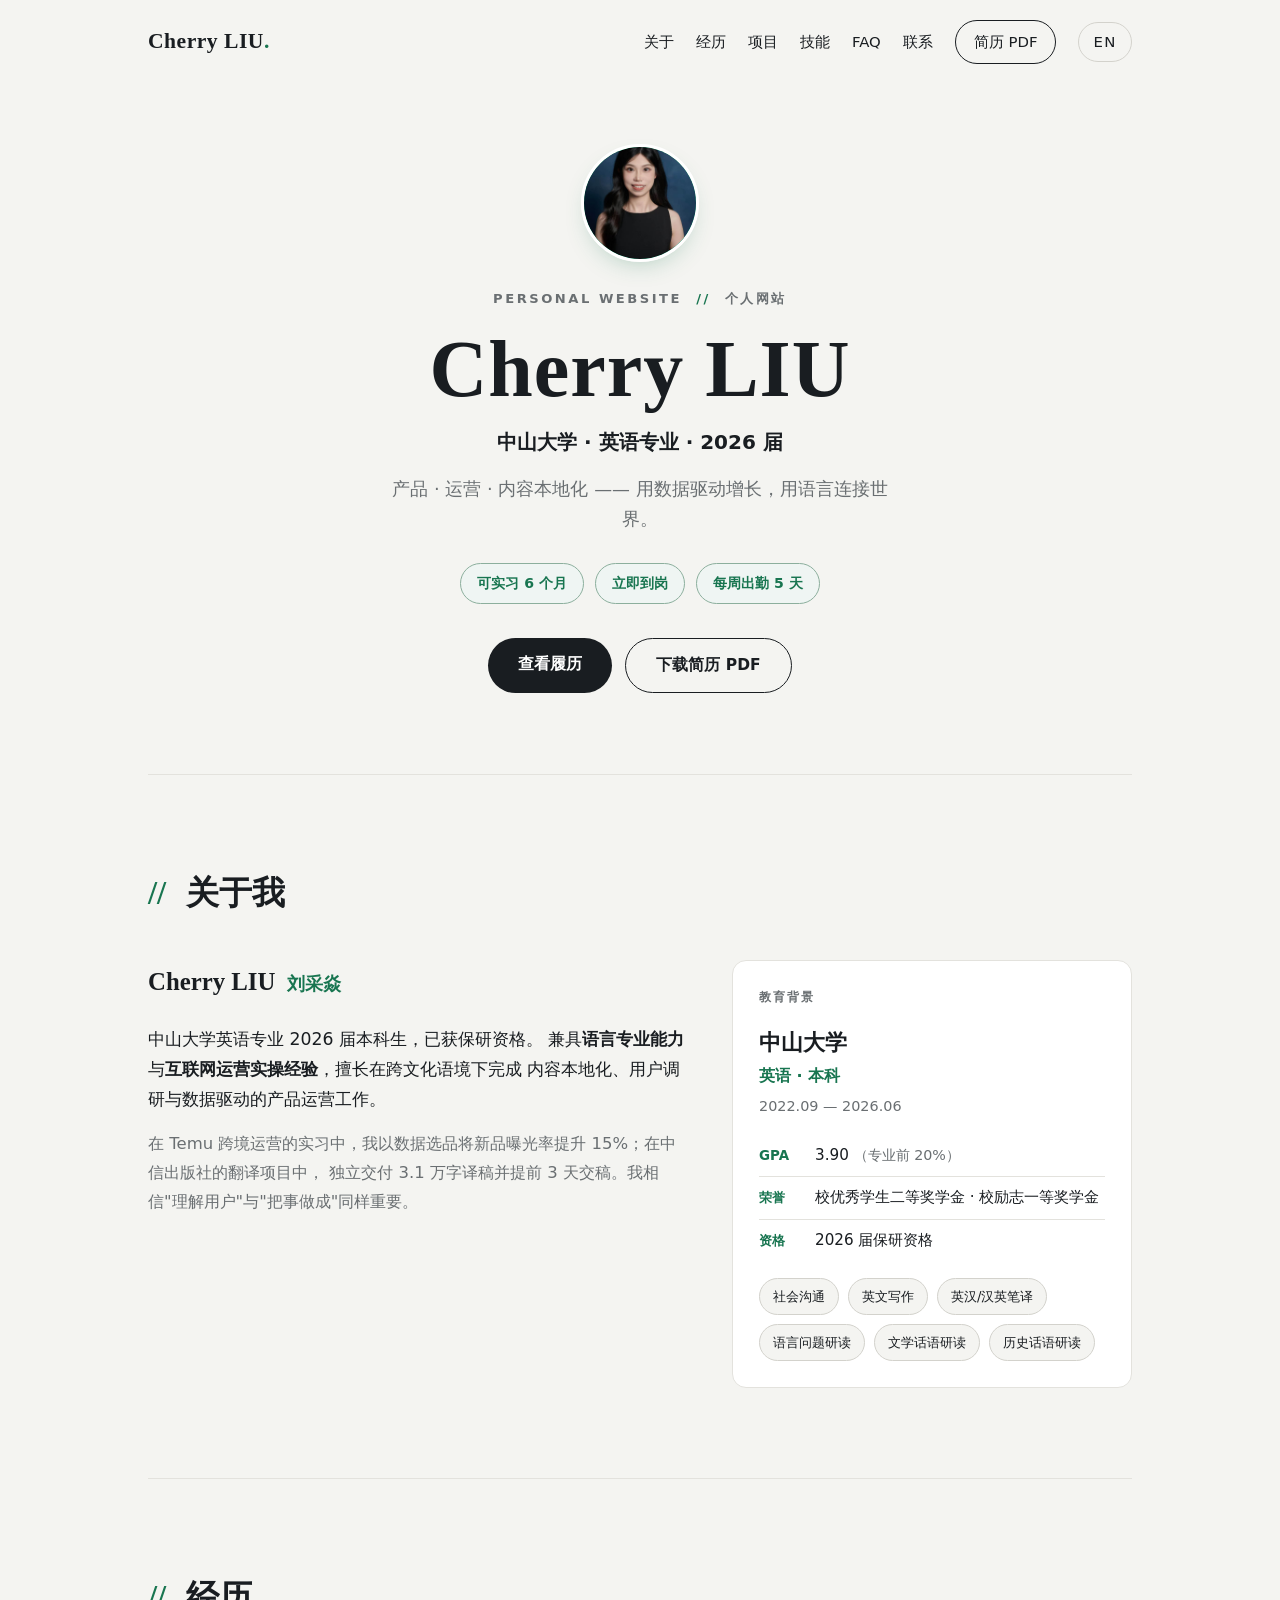
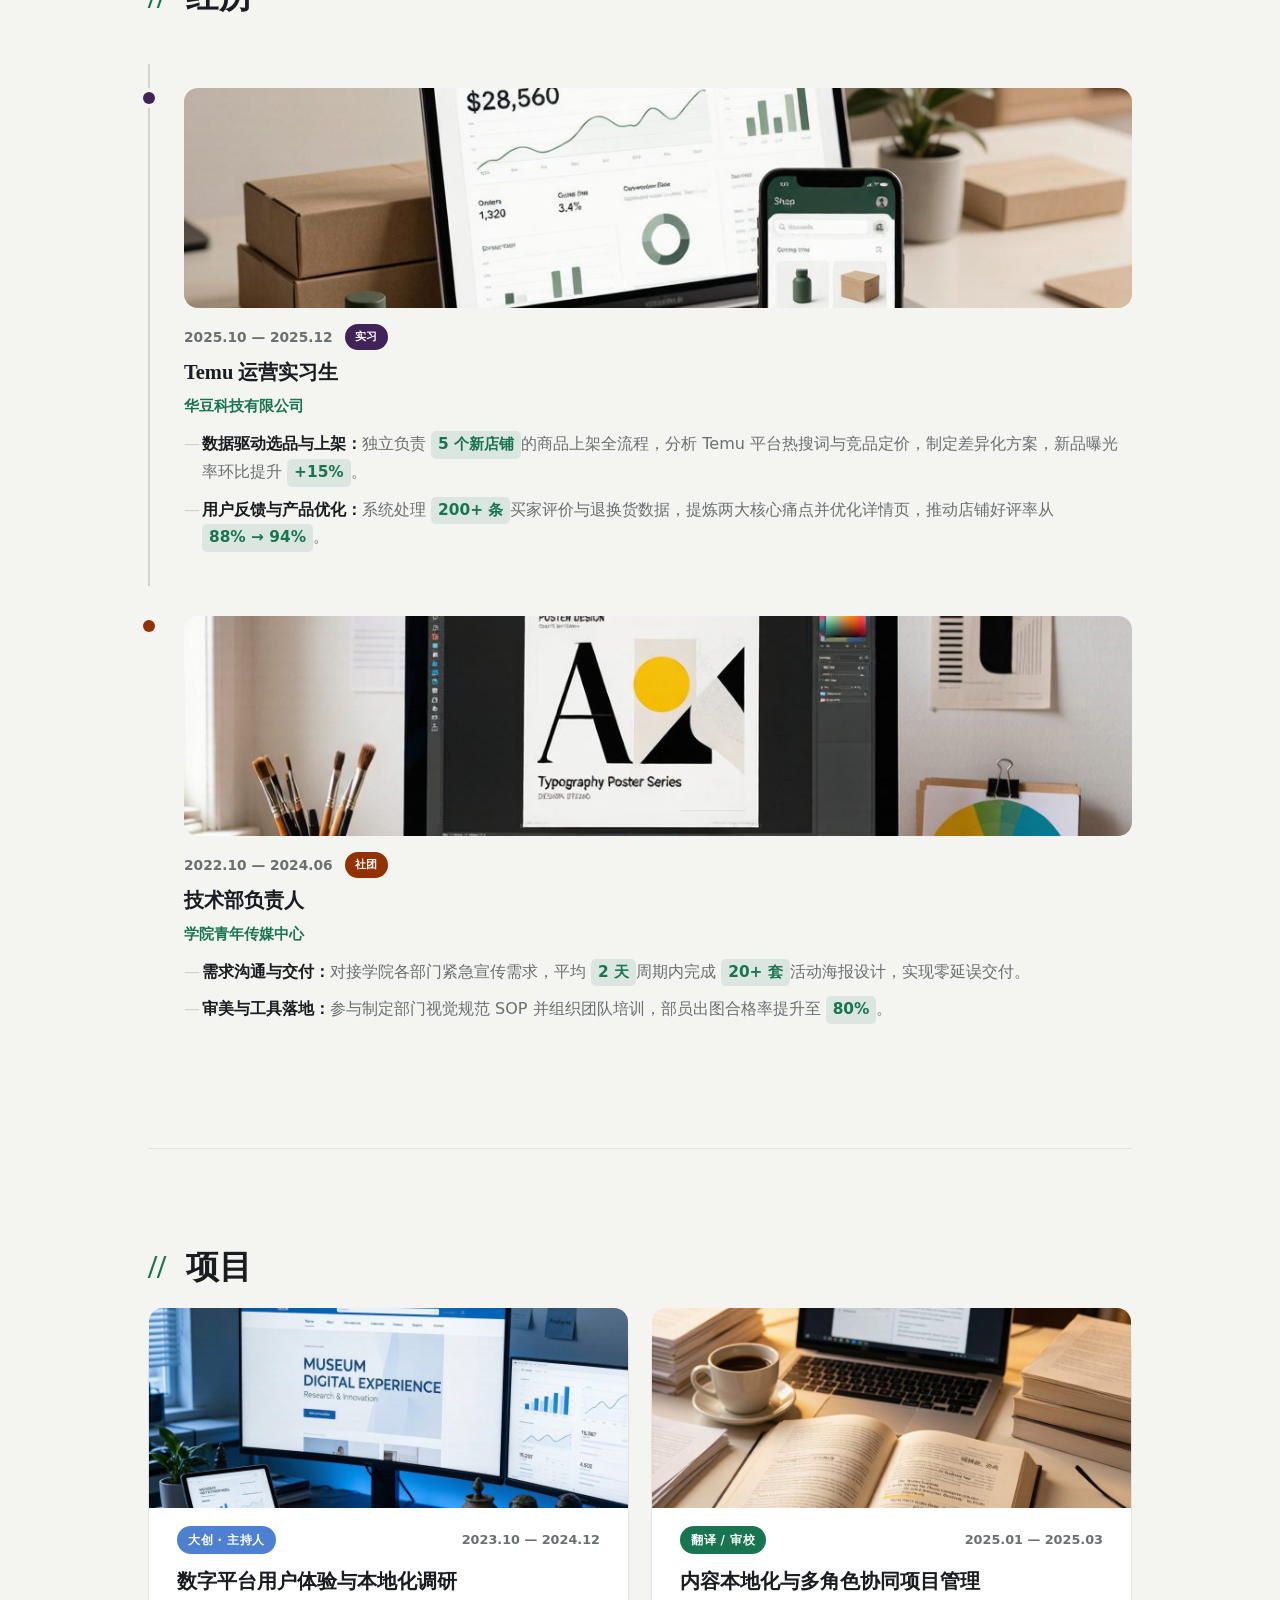
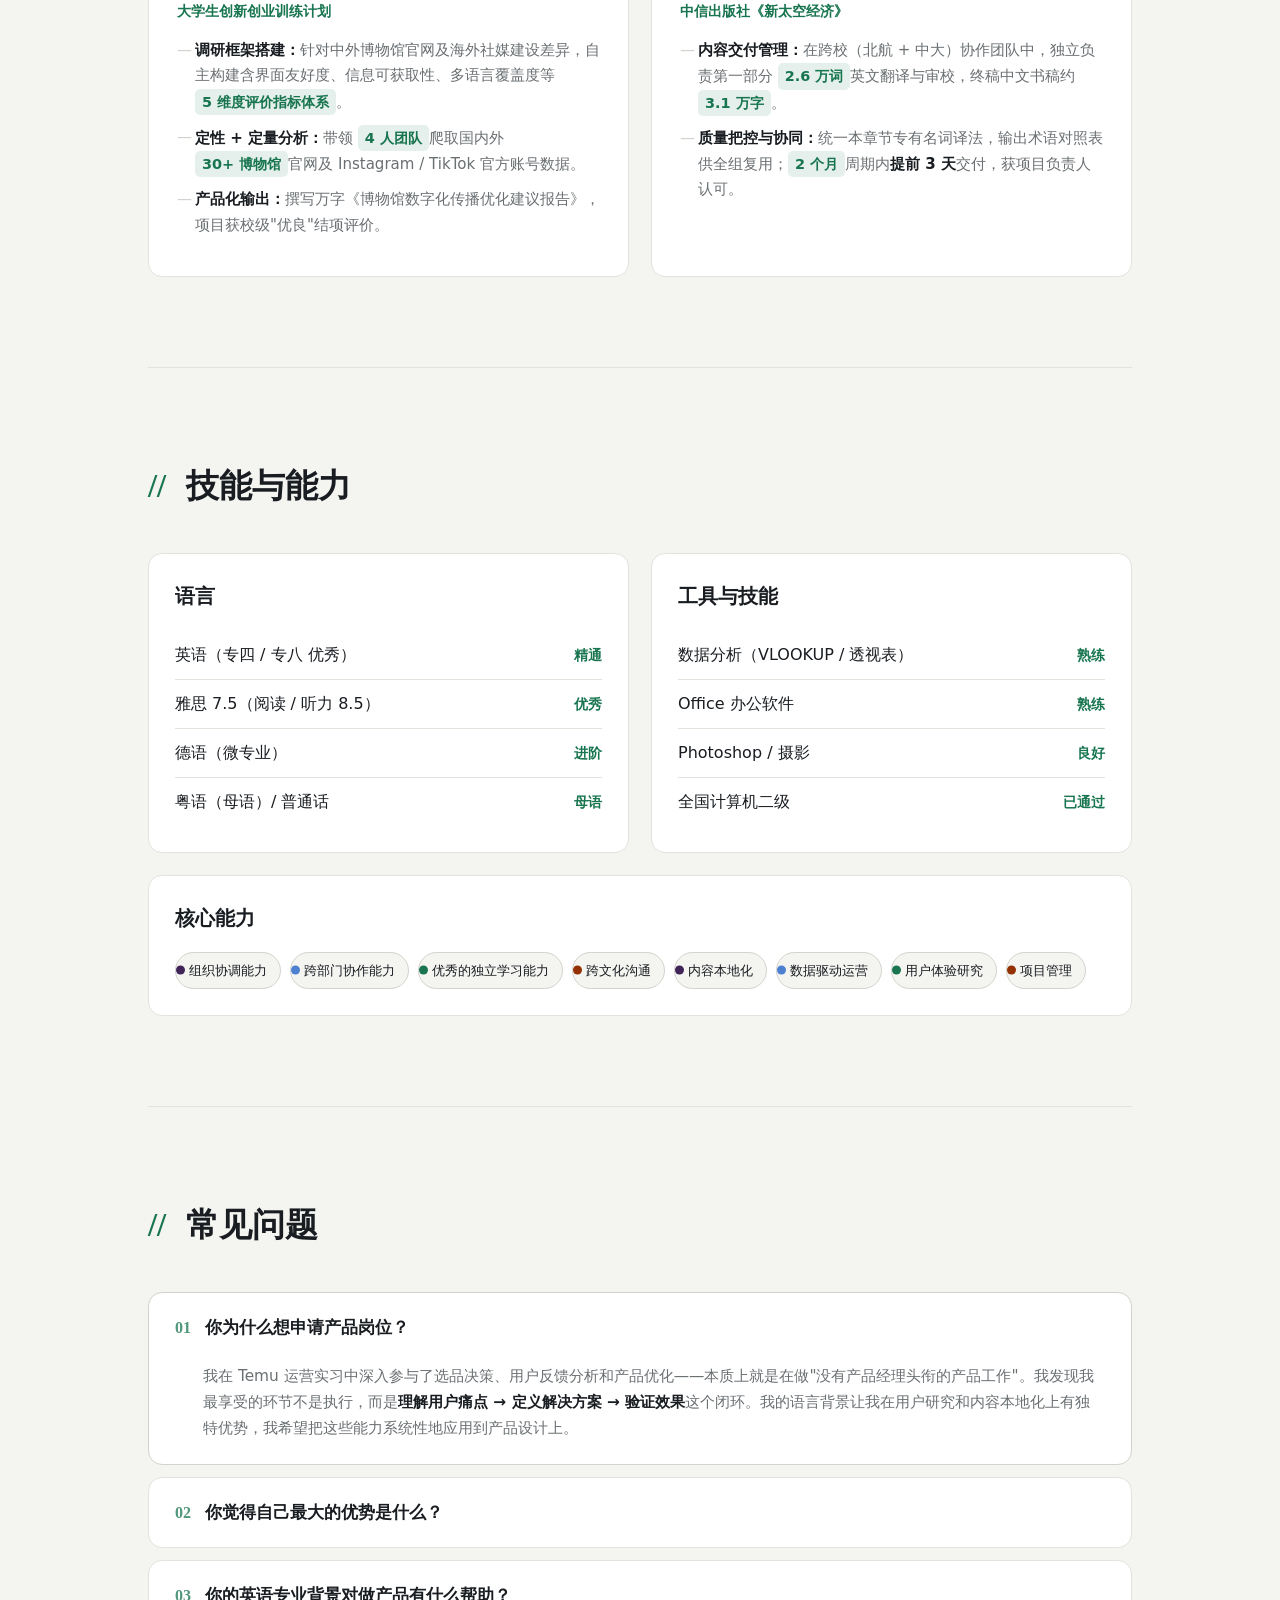
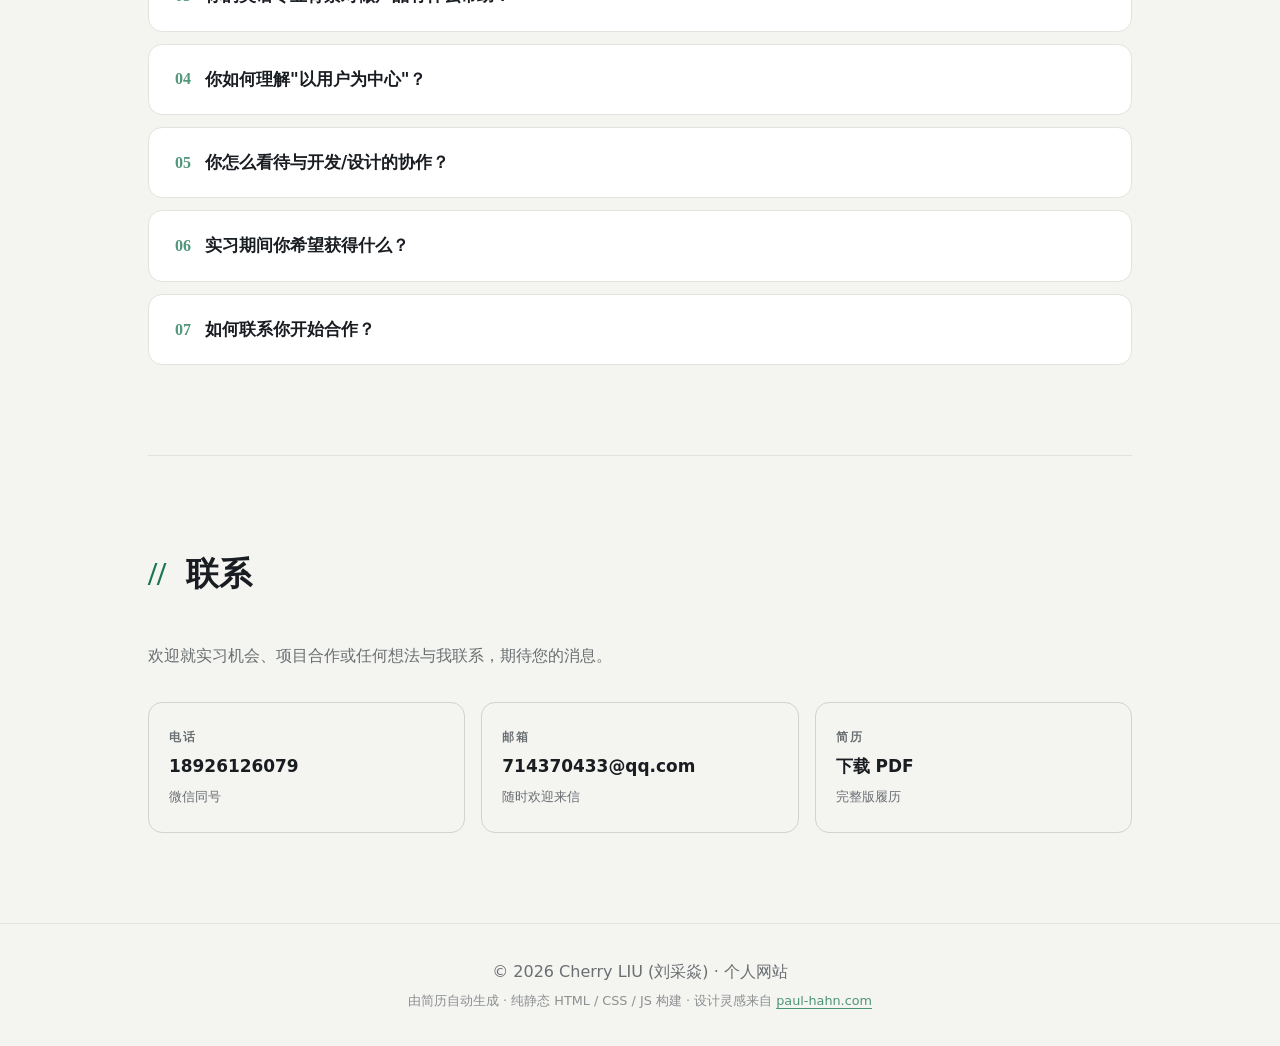
==== index.html @ 5e52e1e7 "feat: 导入扁平版个人网站(16个根目录文件，修复GitHub Pages路径问题)" ====
<!DOCTYPE html>
<html lang="zh-CN">
<head>
  <meta charset="UTF-8" />
  <meta name="viewport" content="width=device-width, initial-scale=1.0" />
  <meta name="description" content="Cherry LIU (刘采焱) — 中山大学英语专业 2026 届，产品 / 运营 / 内容营销方向。可实习 6 个月，立即到岗。" />
  <title>Cherry LIU · 个人网站</title>
  <link rel="preconnect" href="https://fonts.googleapis.com" />
  <link rel="stylesheet" href="style.css" />
  <link rel="icon" href="data:image/svg+xml,<svg xmlns='http://www.w3.org/2000/svg' viewBox='0 0 100 100'><text y='.9em' font-size='90' font-family='serif'>C</text></svg>" />
</head>
<body>
  <!-- 导航 -->
  <header class="nav" id="nav">
    <div class="nav__inner">
      <a href="#home" class="nav__logo">Cherry LIU<span>.</span></a>
      <button class="nav__toggle" id="navToggle" aria-label="打开菜单">
        <span></span><span></span><span></span>
      </button>
      <nav class="nav__links" id="navLinks">
        <a href="#about">关于</a>
        <a href="#experience">经历</a>
        <a href="#projects">项目</a>
        <a href="#skills">技能</a>
        <a href="#faq">FAQ</a>
        <a href="#contact">联系</a>
        <a href="resume.pdf" class="nav__cta" download>简历 PDF</a>
        <a href="index-en.html" class="nav__lang">EN</a>
      </nav>
    </div>
  </header>

  <!-- Hero -->
  <section class="hero" id="home">
    <div class="container hero__inner reveal">
      <!-- 头像轮播（视觉中心，不占过多画幅） -->
      <div class="hero__avatar" id="avatarCarousel">
        <div class="carousel__track">
          <img src="avatar-01.jpg" alt="Cherry LIU 头像 1" class="carousel__slide active" />
          <img src="avatar-02.jpg" alt="Cherry LIU 头像 2" class="carousel__slide" />
          <img src="avatar-03.jpg" alt="Cherry LIU 头像 3" class="carousel__slide" />
          <img src="avatar-04.jpg" alt="Cherry LIU 头像 4" class="carousel__slide" />
        </div>
        <div class="carousel__dots" aria-hidden="true">
          <span class="dot active"></span><span></span><span></span><span></span>
        </div>
        <div class="hero__avatar-fallback" aria-hidden="true">CL</div>
      </div>

      <p class="hero__eyebrow">PERSONAL WEBSITE <span>&nbsp;//&nbsp;</span> 个人网站</p>
      <h1 class="hero__name">Cherry LIU</h1>
      <p class="hero__role">中山大学 · 英语专业 · 2026 届</p>
      <p class="hero__lead">
        产品 · 运营 · 内容本地化 —— 用数据驱动增长，用语言连接世界。
      </p>
      <div class="hero__badges">
        <span class="status status--green">可实习 6 个月</span>
        <span class="status status--green">立即到岗</span>
        <span class="status status--green">每周出勤 5 天</span>
      </div>
      <div class="hero__actions">
        <a href="#about" class="btn btn--solid">查看履历</a>
        <a href="resume.pdf" class="btn btn--line" download>下载简历 PDF</a>
      </div>
    </div>
  </section>

  <main class="container">
    <!-- 关于 -->
    <section class="block" id="about">
      <p class="kicker"><span class="kicker__slash">//</span> 关于我</p>
      <div class="about">
        <div class="about__intro reveal">
          <div class="about__names">
            <span class="en">Cherry LIU</span><span class="cn">刘采焱</span>
          </div>
          <p class="lead">
            中山大学英语专业 2026 届本科生，已获保研资格。
            兼具<strong>语言专业能力</strong>与<strong>互联网运营实操经验</strong>，擅长在跨文化语境下完成
            内容本地化、用户调研与数据驱动的产品运营工作。
          </p>
          <p>
            在 Temu 跨境运营的实习中，我以数据选品将新品曝光率提升 15%；在中信出版社的翻译项目中，
            独立交付 3.1 万字译稿并提前 3 天交稿。我相信"理解用户"与"把事做成"同样重要。
          </p>
        </div>
        <aside class="edu reveal">
          <p class="edu__label">教育背景</p>
          <p class="edu__school">中山大学</p>
          <p class="edu__major">英语 · 本科</p>
          <p class="edu__date">2022.09 — 2026.06</p>
          <ul class="edu__facts">
            <li><span class="k">GPA</span><span class="v">3.90 <em>（专业前 20%）</em></span></li>
            <li><span class="k">荣誉</span><span class="v">校优秀学生二等奖学金 · 校励志一等奖学金</span></li>
            <li><span class="k">资格</span><span class="v">2026 届保研资格</span></li>
          </ul>
          <div class="tags">
            <span>社会沟通</span><span>英文写作</span><span>英汉/汉英笔译</span>
            <span>语言问题研读</span><span>文学话语研读</span><span>历史话语研读</span>
          </div>
        </aside>
      </div>
    </section>

    <!-- 经历 -->
    <section class="block" id="experience">
      <p class="kicker"><span class="kicker__slash">//</span> 经历</p>
      <div class="timeline">
        <article class="tl reveal cat--violet">
          <div class="tl__dot" aria-hidden="true"></div>
          <div class="tl__body">
            <div class="tl__img"><img src="img-temu.jpg" alt="Temu 电商运营数据分析场景" loading="lazy" /></div>
            <div class="tl__meta">
              <span class="tl__date">2025.10 — 2025.12</span>
              <span class="tl__tag">实习</span>
            </div>
            <h3 class="tl__role">Temu 运营实习生</h3>
            <p class="tl__org">华豆科技有限公司</p>
            <ul class="tl__points">
              <li><strong>数据驱动选品与上架：</strong>独立负责 <em>5 个新店铺</em>的商品上架全流程，分析 Temu 平台热搜词与竞品定价，制定差异化方案，新品曝光率环比提升 <em>+15%</em>。</li>
              <li><strong>用户反馈与产品优化：</strong>系统处理 <em>200+ 条</em>买家评价与退换货数据，提炼两大核心痛点并优化详情页，推动店铺好评率从 <em>88% → 94%</em>。</li>
            </ul>
          </div>
        </article>

        <article class="tl reveal cat--orange">
          <div class="tl__dot" aria-hidden="true"></div>
          <div class="tl__body">
            <div class="tl__img"><img src="img-media.jpg" alt="创意设计与海报制作场景" loading="lazy" /></div>
            <div class="tl__meta">
              <span class="tl__date">2022.10 — 2024.06</span>
              <span class="tl__tag">社团</span>
            </div>
            <h3 class="tl__role">技术部负责人</h3>
            <p class="tl__org">学院青年传媒中心</p>
            <ul class="tl__points">
              <li><strong>需求沟通与交付：</strong>对接学院各部门紧急宣传需求，平均 <em>2 天</em>周期内完成 <em>20+ 套</em>活动海报设计，实现零延误交付。</li>
              <li><strong>审美与工具落地：</strong>参与制定部门视觉规范 SOP 并组织团队培训，部员出图合格率提升至 <em>80%</em>。</li>
            </ul>
          </div>
        </article>
      </div>
    </section>

    <!-- 项目 -->
    <section class="block" id="projects">
      <p class="kicker"><span class="kicker__slash">//</span> 项目</p>
      <div class="cards">
        <article class="pcard reveal cat--blue">
          <div class="pcard__img"><img src="img-museum.jpg" alt="博物馆数字平台与用户体验研究场景" loading="lazy" /></div>
          <div class="pcard__top">
            <span class="pcard__cat">大创 · 主持人</span>
            <span class="pcard__date">2023.10 — 2024.12</span>
          </div>
          <h3 class="pcard__title">数字平台用户体验与本地化调研</h3>
          <p class="pcard__org">大学生创新创业训练计划</p>
          <ul class="pcard__points">
            <li><strong>调研框架搭建：</strong>针对中外博物馆官网及海外社媒建设差异，自主构建含界面友好度、信息可获取性、多语言覆盖度等 <em>5 维度评价指标体系</em>。</li>
            <li><strong>定性 + 定量分析：</strong>带领 <em>4 人团队</em>爬取国内外 <em>30+ 博物馆</em>官网及 Instagram / TikTok 官方账号数据。</li>
            <li><strong>产品化输出：</strong>撰写万字《博物馆数字化传播优化建议报告》，项目获校级"优良"结项评价。</li>
          </ul>
        </article>

        <article class="pcard reveal cat--green">
          <div class="pcard__img"><img src="img-translation.jpg" alt="翻译与内容本地化工作场景" loading="lazy" /></div>
          <div class="pcard__top">
            <span class="pcard__cat">翻译 / 审校</span>
            <span class="pcard__date">2025.01 — 2025.03</span>
          </div>
          <h3 class="pcard__title">内容本地化与多角色协同项目管理</h3>
          <p class="pcard__org">中信出版社《新太空经济》</p>
          <ul class="pcard__points">
            <li><strong>内容交付管理：</strong>在跨校（北航 + 中大）协作团队中，独立负责第一部分 <em>2.6 万词</em>英文翻译与审校，终稿中文书稿约 <em>3.1 万字</em>。</li>
            <li><strong>质量把控与协同：</strong>统一本章节专有名词译法，输出术语对照表供全组复用；<em>2 个月</em>周期内<strong>提前 3 天</strong>交付，获项目负责人认可。</li>
          </ul>
        </article>
      </div>
    </section>

    <!-- 技能 -->
    <section class="block" id="skills">
      <p class="kicker"><span class="kicker__slash">//</span> 技能与能力</p>
      <div class="skills">
        <div class="skillcol reveal">
          <h3 class="skillcol__title">语言</h3>
          <ul class="lines">
            <li><span>英语（专四 / 专八 优秀）</span><b>精通</b></li>
            <li><span>雅思 7.5（阅读 / 听力 8.5）</span><b>优秀</b></li>
            <li><span>德语（微专业）</span><b>进阶</b></li>
            <li><span>粤语（母语）/ 普通话</span><b>母语</b></li>
          </ul>
        </div>
        <div class="skillcol reveal">
          <h3 class="skillcol__title">工具与技能</h3>
          <ul class="lines">
            <li><span>数据分析（VLOOKUP / 透视表）</span><b>熟练</b></li>
            <li><span>Office 办公软件</span><b>熟练</b></li>
            <li><span>Photoshop / 摄影</span><b>良好</b></li>
            <li><span>全国计算机二级</span><b>已通过</b></li>
          </ul>
        </div>
        <div class="skillcol skillcol--wide reveal">
          <h3 class="skillcol__title">核心能力</h3>
          <div class="tags tags--left">
            <span class="dot dot--violet">组织协调能力</span>
            <span class="dot dot--blue">跨部门协作能力</span>
            <span class="dot dot--green">优秀的独立学习能力</span>
            <span class="dot dot--orange">跨文化沟通</span>
            <span class="dot dot--violet">内容本地化</span>
            <span class="dot dot--blue">数据驱动运营</span>
            <span class="dot dot--green">用户体验研究</span>
            <span class="dot dot--orange">项目管理</span>
          </div>
        </div>
      </div>
    </section>

    <!-- FAQ -->
    <section class="block" id="faq">
      <p class="kicker"><span class="kicker__slash">//</span> 常见问题</p>
      <div class="faq-list">
        <details class="faq-item reveal" open>
          <summary class="faq-q"><span class="faq-num">01</span> 你为什么想申请产品岗位？</summary>
          <div class="faq-a">
            <p>我在 Temu 运营实习中深入参与了选品决策、用户反馈分析和产品优化——本质上就是在做"没有产品经理头衔的产品工作"。我发现我最享受的环节不是执行，而是<strong>理解用户痛点 → 定义解决方案 → 验证效果</strong>这个闭环。我的语言背景让我在用户研究和内容本地化上有独特优势，我希望把这些能力系统性地应用到产品设计上。</p>
          </div>
        </details>

        <details class="faq-item reveal">
          <summary class="faq-q"><span class="faq-num">02</span> 你觉得自己最大的优势是什么？</summary>
          <div class="faq-a">
            <p><strong>跨界融合能力</strong>——我能同时站在"语言/文化"和"数据/运营"两个视角看问题。做 Temu 选品时，我不只看数据，还会关注不同市场用户的语言习惯和文化偏好；做大创调研时，我用定性访谈 + 定量爬虫双管齐下。这种交叉视角让我在做用户研究和需求分析时能发现纯技术或纯文科背景的人容易忽略的点。</p>
          </div>
        </details>

        <details class="faq-item reveal">
          <summary class="faq-q"><span class="faq-num">03</span> 你的英语专业背景对做产品有什么帮助？</summary>
          <div class="faq-a">
            <p>三方面的实际价值：<strong>① 用户研究</strong>——我能直接阅读和撰写英文 PRD、竞品报告、用户访谈记录，无需翻译损耗；<strong>② 本地化思维</strong>——我的翻译和本地化项目经验让我天然关注"同一功能在不同文化语境下的表达差异"，这对出海产品至关重要；<strong>③ 信息处理效率</strong>——专四/专八优秀、雅思 7.5 的语言能力让我能快速消化大量英文文档和行业资料。</p>
          </div>
        </details>

        <details class="faq-item reveal">
          <summary class="faq-q"><span class="faq-num">04</span> 你如何理解"以用户为中心"？</summary>
          <div class="faq-a">
            <p>这不是一句口号，而是一套可操作的方法论。在我的实践中体现为三个步骤：<br>
            1️⃣ <strong>收集信号</strong>——Temu 实习中我系统整理了 200+ 条买家评论，而不是凭感觉判断；大创项目中我爬取了 30+ 个博物馆的数据。<br>
            2️⃣ <strong>提炼模式</strong>——从杂乱反馈中提炼出"尺码描述模糊""物流时效敏感"这类可行动的洞察。<br>
            3️⃣ <strong>验证迭代</strong>——优化详情页后好评率从 88% 提升到 94%，用数据验证假设。<br>
            我相信好的产品设计始于倾听，终于验证。</p>
          </div>
        </details>

        <details class="faq-item reveal">
          <summary class="faq-q"><span class="faq-num">05</span> 你怎么看待与开发/设计的协作？</summary>
          <div class="faq-a">
            <p>我有实际的跨角色协作经验——中信出版社翻译项目中，我在北航和中大两个团队的协作网络中担任"接口人"角色：统一术语标准、输出协作规范、管理交付时间线。这本质上就是产品经理在跨职能团队中的协调工作。我相信清晰的文档（PRD/术语表）、主动的对齐节奏和尊重每个角色的专业性是高效协作的基础。</p>
          </div>
        </details>

        <details class="faq-item reveal">
          <summary class="faq-q"><span class="faq-num">06</span> 实习期间你希望获得什么？</summary>
          <div class="faq-a">
            <p>三件事：<strong>① 深入参与一个完整的产品生命周期</strong>——从需求定义到上线迭代的全过程；<strong>② 向有经验的产品导师学习</strong>——观察他们如何做决策、权衡优先级、处理模糊性；<strong>③ 用实际产出证明自己的价值</strong>——无论是用户研究报告、竞品分析还是功能优化方案，我希望留下可衡量的贡献。我可以全职实习 6 个月，有充足的时间深度投入。</p>
          </div>
        </details>

        <details class="faq-item reveal">
          <summary class="faq-q"><span class="faq-num">07</span> 如何联系你开始合作？</summary>
          <div class="faq-a">
            <p>欢迎随时通过以下方式联系我：<br>
            📱 电话 / 微信：<strong>18926126079</strong>&nbsp;&nbsp;|&nbsp;&nbsp;✉️ 邮箱：<strong>714370433@qq.com</strong><br>
            我可以 <strong>立即到岗</strong>，可实习 <strong>6 期待您的消息！</strong></p>
          </div>
        </details>
      </div>
    </section>

    <!-- 联系 -->
    <section class="block contact" id="contact">
      <p class="kicker"><span class="kicker__slash">//</span> 联系</p>
      <p class="contact__lead">欢迎就实习机会、项目合作或任何想法与我联系，期待您的消息。</p>
      <div class="contact__cards">
        <a class="ccard" href="tel:18926126079">
          <span class="ccard__k">电话</span>
          <span class="ccard__v">18926126079</span>
          <span class="ccard__n">微信同号</span>
        </a>
        <a class="ccard" href="mailto:714370433@qq.com">
          <span class="ccard__k">邮箱</span>
          <span class="ccard__v">714370433@qq.com</span>
          <span class="ccard__n">随时欢迎来信</span>
        </a>
        <a class="ccard" href="resume.pdf" download>
          <span class="ccard__k">简历</span>
          <span class="ccard__v">下载 PDF</span>
          <span class="ccard__n">完整版履历</span>
        </a>
      </div>
    </section>
  </main>

  <footer class="footer">
    <div class="container">
      <p>© <span id="year"></span> Cherry LIU (刘采焱) · 个人网站</p>
      <p class="footer__tip">由简历自动生成 · 纯静态 HTML / CSS / JS 构建 · 设计灵感来自 <a href="https://paul-hahn.com/" target="_blank" rel="noopener">paul-hahn.com</a></p>
    </div>
  </footer>

  <script src="main.js"></script>
</body>
</html>
---- style.css ----
/* ============================================================
   Cherry LIU (刘采焱) 个人网站 — 样式表（极简清晰风，参照 paul-hahn.com）
   设计语言：中性浅背景 + 近黑文字 + 彩色分类标签点缀 + // 章节标题
   ============================================================ */

:root {
  /* 中性色 */
  --bg: #f4f4f1;
  --surface: #ffffff;
  --ink: #191d21;
  --muted: #6a6f72;
  --line: #e3e2dd;
  --line-strong: #d3d2cc;

  /* 分类强调色 */
  --c-violet: #402458;
  --c-blue:   #4d80d1;
  --c-green:  #187550;
  --c-orange: #933102;

  --accent: #187550;          /* 主强调（中大绿） */
  --radius: 14px;
  --maxw: 1040px;
  --serif: "Georgia", "Songti SC", "Noto Serif SC", "STSong", serif;
  --sans: "Inter", "PingFang SC", "Microsoft YaHei", "Hiragino Sans GB", system-ui, -apple-system, "Segoe UI", Roboto, sans-serif;
}

* { margin: 0; padding: 0; box-sizing: border-box; }
html { scroll-behavior: smooth; }
body {
  font-family: var(--sans);
  color: var(--ink);
  background: var(--bg);
  line-height: 1.75;
  -webkit-font-smoothing: antialiased;
  overflow-x: hidden;
}
a { color: inherit; text-decoration: none; }
.container { width: 100%; max-width: var(--maxw); margin: 0 auto; padding: 0 28px; }

/* ==================== 导航 ==================== */
.nav {
  position: fixed; top: 0; left: 0; right: 0; z-index: 100;
  padding: 20px 0; transition: background .3s, box-shadow .3s, padding .3s;
}
.nav.scrolled {
  background: rgba(244, 244, 241, .92);
  backdrop-filter: blur(12px);
  box-shadow: 0 1px 0 var(--line);
  padding: 14px 0;
}
.nav__inner {
  width: 100%; max-width: var(--maxw); margin: 0 auto; padding: 0 28px;
  display: flex; align-items: center; justify-content: space-between;
}
.nav__logo { font-family: var(--serif); font-size: 1.35rem; font-weight: 700; letter-spacing: .5px; }
.nav__logo span { color: var(--accent); }

.nav__links { display: flex; align-items: center; gap: 22px; }
.nav__links a { font-size: .93rem; font-weight: 500; color: var(--ink); position: relative; white-space: nowrap; }
.nav__links a:not(.nav__cta):not(.nav__lang)::after {
  content: ""; position: absolute; left: 0; bottom: -6px; height: 2px; width: 0;
  background: var(--accent); transition: width .25s ease;
}
.nav__links a:not(.nav__cta):not(.nav__lang):hover::after,
.nav__links a.active:not(.nav__cta):not(.nav__lang)::after { width: 100%; }

/* CTA 按钮 */
.nav__cta {
  border: 1.5px solid var(--ink); padding: 8px 18px; border-radius: 999px;
  font-weight: 600; font-size: .9rem; transition: background .2s, color .2s;
}
.nav__cta:hover { background: var(--ink); color: #fff; }

/* 语言切换按钮 */
.nav__lang {
  border: 1.5px solid var(--line-strong); padding: 6px 14px; border-radius: 999px;
  font-weight: 600; font-size: .82rem; letter-spacing: 1.5px; text-transform: uppercase;
  transition: border-color .2s, color .2s, background .2s;
}
.nav__lang:hover { border-color: var(--accent); color: var(--accent); background: color-mix(in srgb, var(--accent) 7%, transparent); }

/* 移动端汉堡菜单 */
.nav__toggle { display: none; flex-direction: column; gap: 5px; background: none; border: 0; cursor: pointer; padding: 6px; }
.nav__toggle span { width: 26px; height: 2.5px; background: var(--ink); border-radius: 2px; transition: .3s; }

/* ==================== Hero（居中 + 头像轮播） ==================== */
.hero { padding: clamp(110px, 16vh, 170px) 0 clamp(56px, 9vh, 90px); }
.hero__inner {
  max-width: 720px; margin: 0 auto; text-align: center;
  display: flex; flex-direction: column; align-items: center;
}

/* 头像 —— 视觉中心，不占过多画幅 + 轮播 */
.hero__avatar {
  position: relative; width: 118px; height: 118px; border-radius: 50%;
  margin-bottom: 26px; overflow: hidden; flex-shrink: 0;
  box-shadow: 0 10px 28px -14px rgba(24, 117, 80, .45);
  border: 3px solid var(--surface);
}
/* fallback 占位 —— 仅当图片全部不可见时显示 */
.hero__avatar-fallback {
  position: absolute; inset: 0; display: flex; align-items: center; justify-content: center;
  font-family: var(--serif); font-size: 2.4rem; font-weight: 700; color: #fff;
  background: linear-gradient(135deg, var(--accent), #13a07c);
  /* 默认隐藏，被轮播图片覆盖；仅作兜底 */
  z-index: 1;
}
/* 当所有幻灯片都不可用时（无图/全错），显示 fallback */
.carousel__track:not(:has(.carousel__slide.active)) ~ .hero__avatar-fallback,
.hero__avatar:has(.carousel__slide.error) .hero__avatar-fallback {
  z-index: 3;
}

/* 轮播轨道与幻灯片 —— 必须覆盖 fallback */
.carousel__track {
  position: absolute; inset: 0; border-radius: 50%; overflow: hidden;
  z-index: 2;
}
.carousel__slide {
  position: absolute; inset: 0; width: 100%; height: 100%;
  object-fit: cover; opacity: 0; transition: opacity .6s ease-in-out;
}
.carousel__slide.active { opacity: 1; position: relative; }
/* 轮播小圆点指示器 */
.carousel__dots {
  position: absolute; bottom: -22px; left: 50%; transform: translateX(-50%);
  display: flex; gap: 7px; z-index: 2;
}
.carousel__dots .dot {
  width: 8px; height: 8px; border-radius: 50%; cursor: pointer;
  background: var(--line-strong); transition: background .25s ease, transform .2s;
}
.carousel__dots .dot.active { background: var(--accent); transform: scale(1.25); }

/* Hero 文字 */
.hero__eyebrow {
  font-size: .82rem; letter-spacing: 2.5px; text-transform: uppercase;
  color: var(--muted); font-weight: 600; margin-bottom: 18px;
}
.hero__eyebrow span { color: var(--accent); }
.hero__name {
  font-family: var(--serif); font-weight: 700;
  font-size: clamp(2.8rem, 8vw, 5rem); line-height: 1; letter-spacing: 1px;
  margin-bottom: 16px;
}
.hero__role { font-size: clamp(1rem, 2.3vw, 1.25rem); font-weight: 600; color: var(--ink); margin-bottom: 14px; }
.hero__lead { font-size: clamp(.96rem, 2vw, 1.12rem); color: var(--muted); max-width: 520px; margin: 0 auto 30px; line-height: 1.65; }

/* 状态徽章 */
.hero__badges { display: flex; gap: 11px; flex-wrap: wrap; justify-content: center; margin-bottom: 34px; }
.status {
  padding: 7px 16px; border-radius: 999px; font-size: .88rem; font-weight: 600;
  border: 1.5px solid;
}
.status--green { color: var(--c-green); border-color: color-mix(in srgb, var(--c-green) 38%, var(--line-strong)); background: color-mix(in srgb, var(--c-green) 7%, #fff); }

/* 按钮 */
.hero__actions { display: flex; gap: 13px; flex-wrap: wrap; justify-content: center; }
.btn {
  display: inline-block; padding: 13px 30px; border-radius: 999px;
  font-weight: 600; font-size: .97rem; transition: transform .2s ease, background .2s, color .2s, border-color .2s;
}
.btn--solid { background: var(--ink); color: #fff; }
.btn--solid:hover { transform: translateY(-3px); background: #000; }
.btn--line { border: 1.5px solid var(--ink); color: var(--ink); }
.btn--line:hover { background: var(--ink); color: #fff; transform: translateY(-3px); }

/* ==================== 通用区块 ==================== */
.block { padding: clamp(52px, 8.5vw, 90px) 0; border-top: 1px solid var(--line); }
.kicker {
  font-family: var(--serif); font-size: clamp(1.45rem, 3.8vw, 2.05rem); font-weight: 700;
  margin-bottom: 38px; color: var(--ink);
}
.kicker__slash { color: var(--accent); margin-right: 12px; font-weight: 700; }

/* ==================== 关于 ==================== */
.about { display: grid; grid-template-columns: 1.35fr 1fr; gap: 44px; align-items: start; }
.about__intro p { color: var(--muted); margin-bottom: 16px; font-size: 1.03rem; }
.about__intro .lead { color: var(--ink); font-size: 1.08rem; }
.about__intro strong { color: var(--ink); }

/* 双语姓名 */
.about__names { margin-bottom: 20px; display: flex; align-items: baseline; gap: 12px; flex-wrap: wrap; }
.about__names .en { font-family: var(--serif); font-size: 1.55rem; font-weight: 700; color: var(--ink); }
.about__names .cn { color: var(--accent); font-weight: 600; font-size: 1.15rem; }

.edu {
  background: var(--surface); border: 1px solid var(--line); border-radius: var(--radius);
  padding: 26px;
}
.edu__label { font-size: .76rem; letter-spacing: 2px; text-transform: uppercase; color: var(--muted); font-weight: 700; margin-bottom: 14px; }
.edu__school { font-family: var(--serif); font-size: 1.4rem; font-weight: 700; }
.edu__major { color: var(--accent); font-weight: 600; }
.edu__date { color: var(--muted); font-size: .9rem; margin: 4px 0 16px; }

/* 荣誉列表 —— 标签列与内容列用 flex 分离，避免内容折行到标题下 */
.edu__facts { list-style: none; margin-bottom: 16px; }
.edu__facts li { display: flex; gap: 12px; align-items: baseline; padding: 9px 0; border-bottom: 1px solid var(--line); }
.edu__facts li:last-child { border-bottom: 0; }
.edu__facts .k { flex: 0 0 44px; color: var(--accent); font-weight: 700; font-size: .84rem; }
.edu__facts .v { flex: 1; font-size: .95rem; line-height: 1.55; }
.edu__facts em { color: var(--muted); font-style: normal; font-size: .94em; }

.tags { display: flex; flex-wrap: wrap; gap: 9px; }
.tags--left { justify-content: flex-start; }
.tags span {
  background: var(--bg); border: 1px solid var(--line-strong); color: var(--ink);
  padding: 6px 13px; border-radius: 999px; font-size: .83rem; font-weight: 500;
}

/* ==================== 经历时间线 ==================== */
.timeline { display: flex; flex-direction: column; gap: 6px; }
.tl { position: relative; padding: 24px 0 24px 34px; border-left: 2px solid var(--line-strong); }
.tl:last-child { border-left-color: transparent; }
.tl__dot {
  position: absolute; left: -7px; top: 28px; width: 12px; height: 12px; border-radius: 50%;
  background: var(--c-violet); box-shadow: 0 0 0 4px var(--bg);
}
.cat--violet .tl__dot { background: var(--c-violet); }
.cat--orange .tl__dot { background: var(--c-orange); }
.tl__meta { display: flex; align-items: center; gap: 12px; margin-bottom: 5px; flex-wrap: wrap; }
.tl__date { color: var(--muted); font-size: .86rem; font-weight: 600; }
.tl__tag {
  font-size: .7rem; font-weight: 700; padding: 3px 10px; border-radius: 999px;
  color: #fff; letter-spacing: .5px;
}
.cat--violet .tl__tag { background: var(--c-violet); }
.cat--orange .tl__tag { background: var(--c-orange); }
.tl__role { font-family: var(--serif); font-size: 1.28rem; margin-bottom: 2px; }
.tl__org { color: var(--accent); font-weight: 600; margin-bottom: 12px; font-size: .93rem; }
.tl__points { list-style: none; }
.tl__points li { position: relative; padding-left: 18px; margin-bottom: 10px; color: var(--muted); line-height: 1.68; }
.tl__points li::before { content: "—"; position: absolute; left: 0; color: var(--line-strong); }
.tl__points strong { color: var(--ink); }

/* 关键数据高亮强调（经历 + 项目共用） */
.tl__points em,
.pcard__points em {
  font-style: normal; font-weight: 800; color: var(--c-green);
  background: color-mix(in srgb, var(--c-green) 11%, transparent);
  padding: 1px 7px; border-radius: 5px; font-size: .96em;
  white-space: nowrap; display: inline-block;
}

/* 经历配图 */
.tl__img {
  margin-bottom: 16px; border-radius: var(--radius); overflow: hidden;
  line-height: 0;
}
.tl__img img {
  width: 100%; height: auto; max-height: 220px; object-fit: cover;
  transition: transform .4s ease;
}
.tl:hover .tl__img img { transform: scale(1.03); }

/* ==================== 项目卡片（含配图） ==================== */
.cards { display: grid; grid-template-columns: repeat(2, 1fr); gap: 22px; }
.pcard {
  background: var(--surface); border: 1px solid var(--line); border-radius: var(--radius);
  padding: 0 28px 28px; display: flex; flex-direction: column;
  transition: transform .25s ease, box-shadow .25s ease, border-color .25s ease;
}
.pcard:hover { transform: translateY(-5px); box-shadow: 0 20px 38px -24px rgba(25, 29, 33, .32); border-color: var(--line-strong); }

/* 项目卡片配图 */
.pcard__img {
  margin: -28px -28px 18px; border-radius: var(--radius) var(--radius) 0 0; overflow: hidden;
  line-height: 0;
}
.pcard__img img {
  width: 100%; height: auto; max-height: 200px; object-fit: cover;
  transition: transform .4s ease;
}
.pcard:hover .pcard__img img { transform: scale(1.04); }
.pcard__top { display: flex; justify-content: space-between; align-items: center; gap: 10px; margin-bottom: 14px; flex-wrap: wrap; }
.pcard__cat {
  font-size: .74rem; font-weight: 700; padding: 4px 11px; border-radius: 999px; color: #fff; letter-spacing: .5px;
}
.cat--blue .pcard__cat { background: var(--c-blue); }
.cat--green .pcard__cat { background: var(--c-green); }
.pcard__date { color: var(--muted); font-size: .8rem; font-weight: 600; }
.pcard__title { font-family: var(--serif); font-size: 1.28rem; line-height: 1.3; margin-bottom: 4px; }
.pcard__org { color: var(--accent); font-weight: 600; font-size: .9rem; margin-bottom: 14px; }
.pcard__points { list-style: none; }
.pcard__points li { position: relative; padding-left: 18px; margin-bottom: 10px; color: var(--muted); font-size: .94rem; line-height: 1.68; }
.pcard__points li::before { content: "—"; position: absolute; left: 0; color: var(--line-strong); }
.pcard__points strong { color: var(--ink); }

/* ==================== 技能 ==================== */
.skills { display: grid; grid-template-columns: repeat(2, 1fr); gap: 22px; }
.skillcol { background: var(--surface); border: 1px solid var(--line); border-radius: var(--radius); padding: 26px; }
.skillcol--wide { grid-column: 1 / -1; }
.skillcol__title { font-family: var(--serif); font-size: 1.22rem; margin-bottom: 16px; }
.lines { list-style: none; }
.lines li { display: flex; justify-content: space-between; align-items: baseline; gap: 12px; padding: 10px 0; border-bottom: 1px solid var(--line); }
.lines li:last-child { border-bottom: 0; }
.lines span { color: var(--ink); font-weight: 500; }
.lines b { color: var(--accent); font-weight: 700; font-size: .88rem; white-space: nowrap; }

/* 彩色圆点标签 */
.dot { position: relative; padding-left: 22px; }
.dot::before { content: ""; position: absolute; left: 0; top: 50%; transform: translateY(-50%); width: 9px; height: 9px; border-radius: 50%; }
.dot--violet::before { background: var(--c-violet); }
.dot--blue::before { background: var(--c-blue); }
.dot--green::before { background: var(--c-green); }
.dot--orange::before { background: var(--c-orange); }

/* ==================== FAQ ==================== */
.faq-list { display: flex; flex-direction: column; gap: 12px; }
.faq-item {
  background: var(--surface); border: 1px solid var(--line); border-radius: var(--radius);
  overflow: hidden; transition: border-color .25s;
}
.faq-item[open] { border-color: var(--line-strong); }
.faq-q {
  cursor: pointer; display: flex; align-items: center; gap: 14px;
  padding: 20px 26px; font-weight: 700; font-size: 1.05rem;
  list-style: none; user-select: none; transition: color .2s;
  /* 隐藏默认三角标记 */
}
.faq-q::-webkit-details-marker { display: none; }
.faq-q::marker { content: ""; }
.faq-q:hover { color: var(--accent); }
.faq-num {
  flex-shrink: 0; font-family: var(--serif); font-size: 1rem; color: var(--accent);
  opacity: .75; font-variant-numeric: tabular-nums;
}
.faq-a { padding: 0 26px 22px 54px; color: var(--muted); font-size: .96rem; line-height: 1.72; animation: faqOpen .35s ease; }
@keyframes faqOpen { from { opacity: 0; transform: translateY(-8px); } to { opacity: 1; transform: none; } }
.faq-a p { margin-bottom: 10px; }
.faq-a p:last-child { margin-bottom: 0; }
.faq-a strong { color: var(--ink); }

/* ==================== 联系 ==================== */
.contact { border-top: 1px solid var(--line); }
.contact__lead { color: var(--muted); margin-bottom: 32px; max-width: 540px; font-size: 1.03rem; }
.contact__cards { display: grid; grid-template-columns: repeat(3, 1fr); gap: 16px; }
.ccard {
  border: 1px solid var(--line-strong); border-radius: var(--radius); padding: 24px 20px;
  display: flex; flex-direction: column; gap: 4px;
  transition: transform .2s ease, border-color .2s ease, background .2s ease;
}
.ccard:hover { transform: translateY(-5px); border-color: var(--ink); background: var(--surface); }
.ccard__k { font-size: .73rem; letter-spacing: 2px; text-transform: uppercase; color: var(--muted); font-weight: 700; }
.ccard__v { font-size: 1.06rem; font-weight: 700; }
.ccard__n { font-size: .8rem; color: var(--muted); }

/* ==================== 页脚 ==================== */
.footer { border-top: 1px solid var(--line); padding: 34px 0; text-align: center; color: var(--muted); }
.footer a { color: var(--accent); text-decoration: underline; text-underline-offset: 3px; }
.footer a:hover { color: var(--ink); }
.footer__tip { font-size: .8rem; opacity: .75; margin-top: 4px; }

/* ==================== 滚动动画 ==================== */
.reveal { opacity: 0; transform: translateY(22px); transition: opacity .65s ease, transform .65s ease; }
.reveal.in { opacity: 1; transform: none; }

/* ==================== 响应式 ==================== */
@media (max-width: 900px) {
  .about { grid-template-columns: 1fr; gap: 32px; }
  .cards, .skills, .contact__cards { grid-template-columns: 1fr; }
}

@media (max-width: 860px) {
  .nav__toggle { display: flex; }
  .nav__links {
    position: fixed; inset: 0; flex-direction: column; align-items: flex-start; justify-content: center;
    gap: 8px; padding: 0 36px; background: rgba(244, 244, 241, .98); backdrop-filter: blur(8px);
    transform: translateX(100%); opacity: 0; pointer-events: none; transition: .35s ease;
  }
  .nav__links.open { transform: translateX(0); opacity: 1; pointer-events: auto; }
  .nav__links a { font-size: 1.35rem; font-weight: 600; padding: 10px 0; }
  .nav__cta { margin-top: 14px; text-align: center; }
  .nav__lang { align-self: flex-start; margin-top: 8px; }
}

@media (max-width: 480px) {
  .container { padding: 0 20px; }
  .hero__avatar { width: 96px; height: 96px; margin-bottom: 22px; }
  .hero__badges { gap: 8px; }
  .status { font-size: .8rem; padding: 6px 12px; }
  .faq-a { padding-left: 26px; }
  .faq-num { display: none; }
  .pcard__top { flex-direction: column; align-items: flex-start; gap: 6px; }
}

@media (prefers-reduced-motion: reduce) {
  * { animation: none !important; scroll-behavior: auto; }
  .reveal { opacity: 1; transform: none; }
}
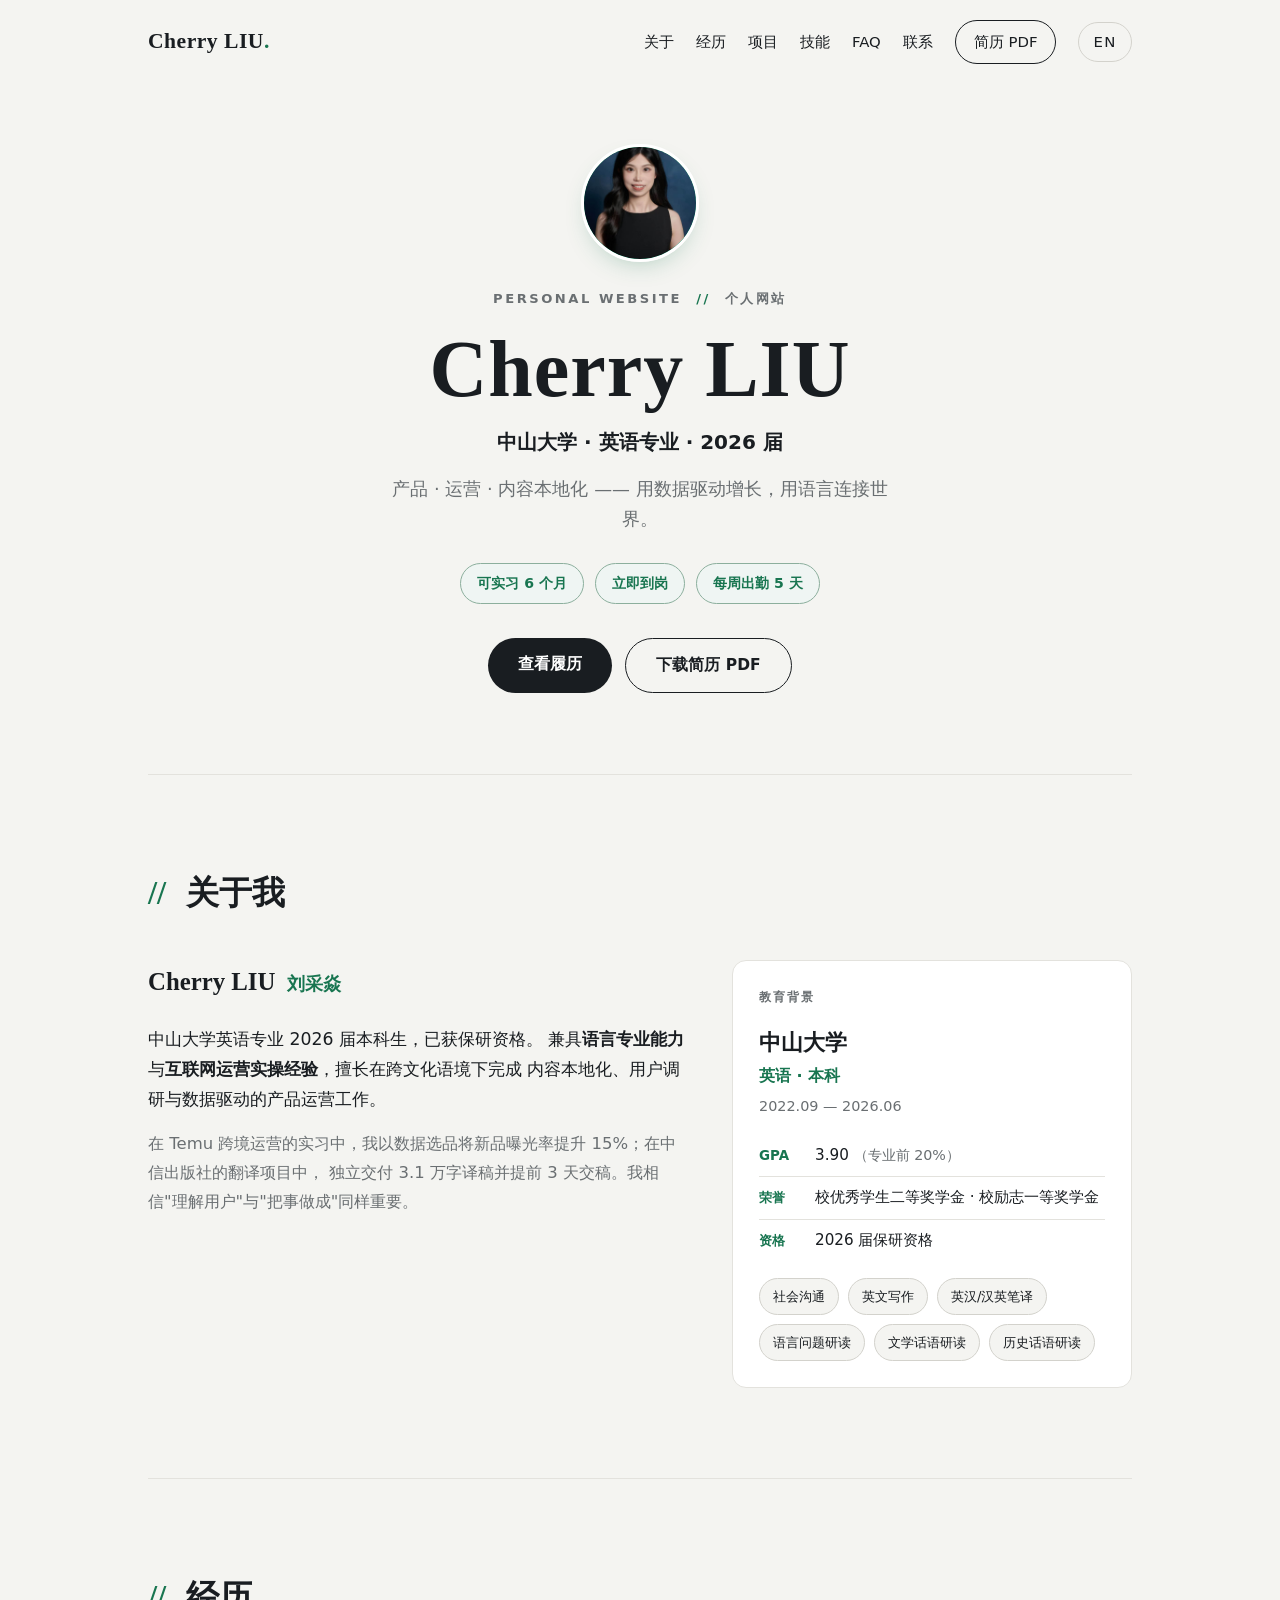
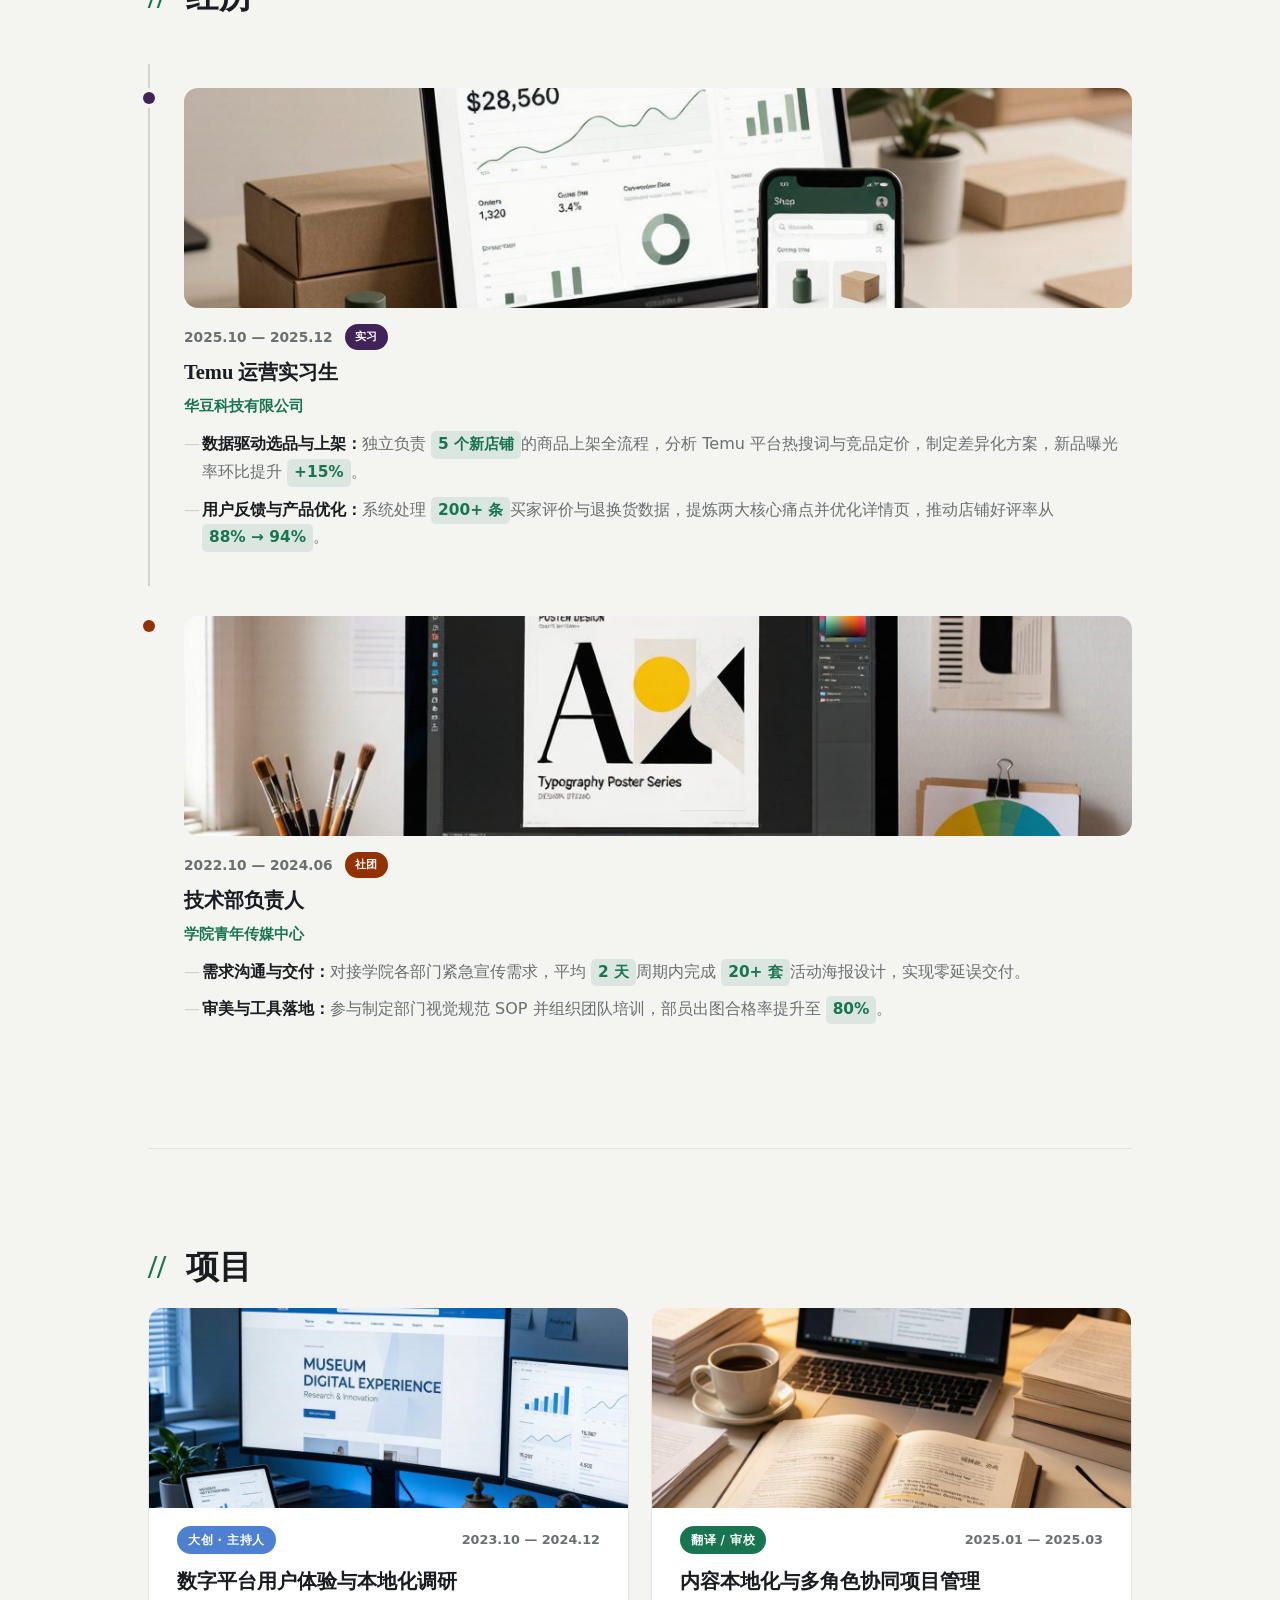
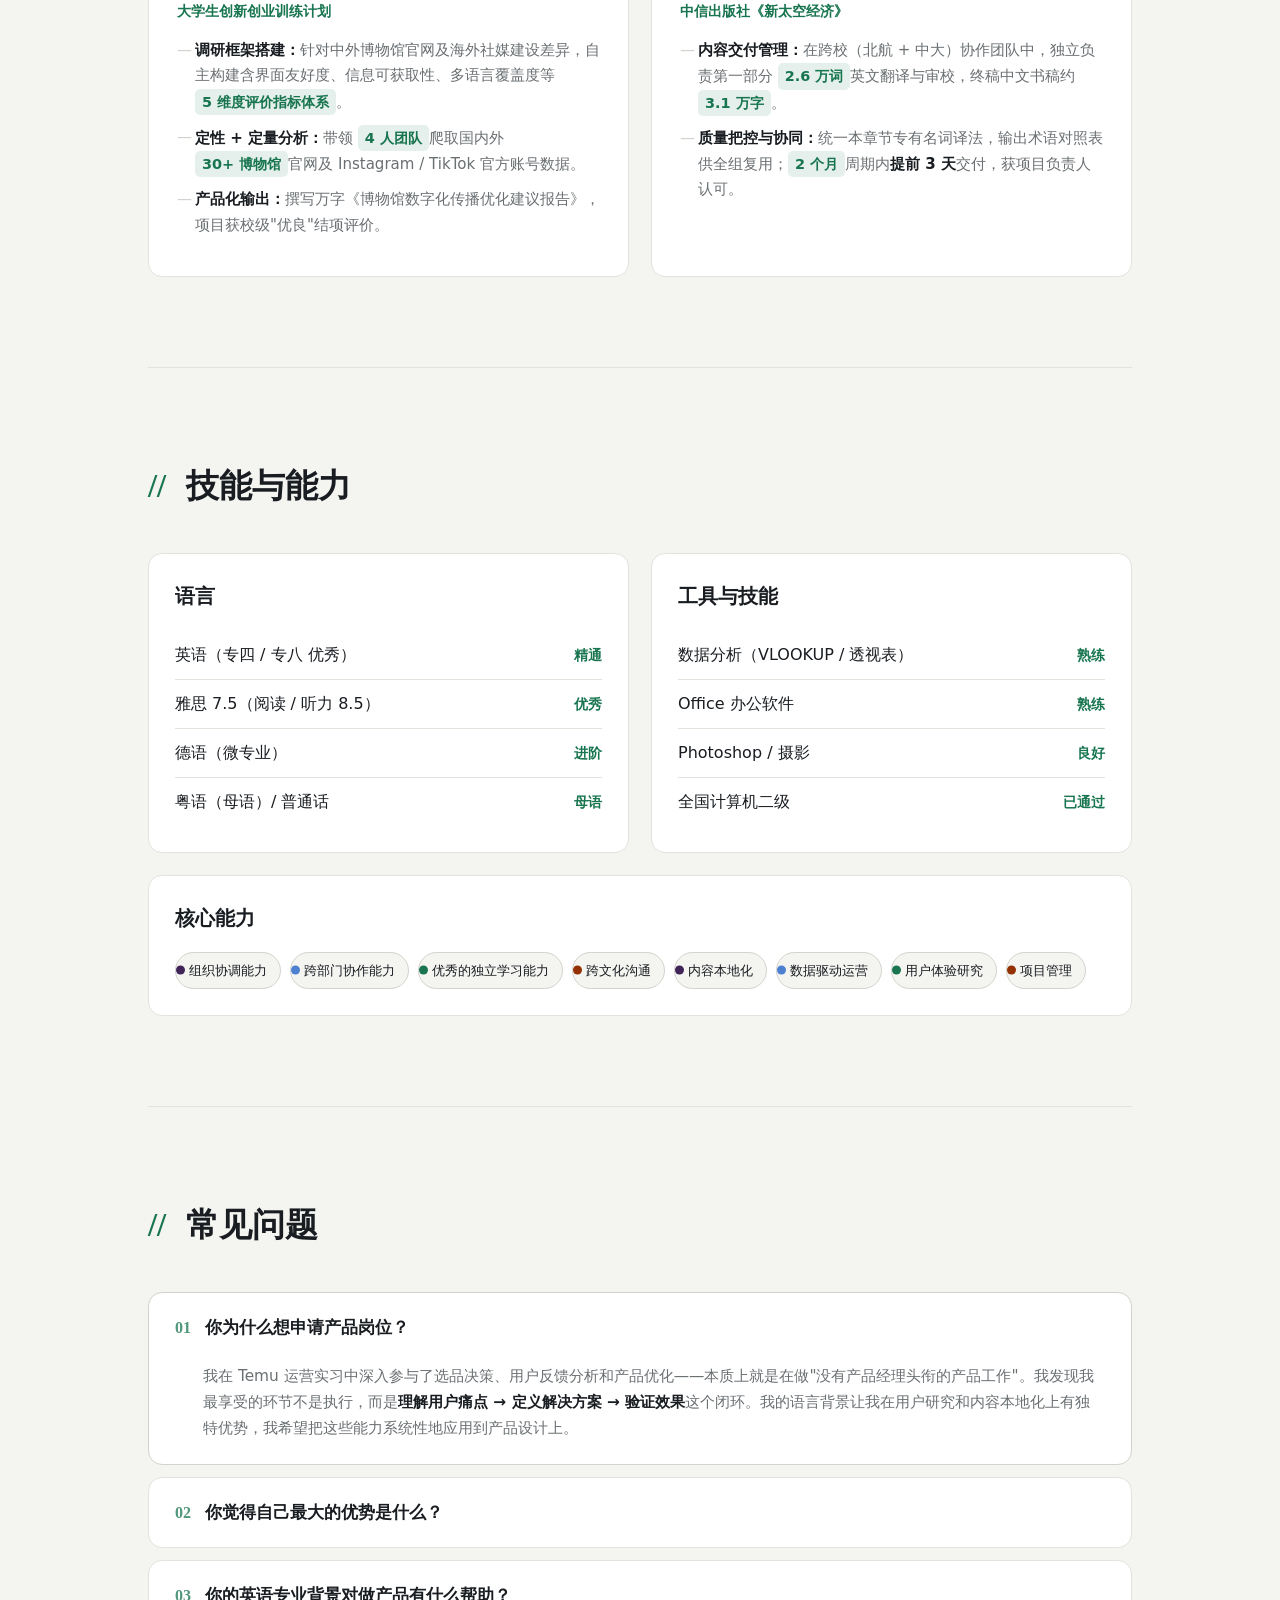
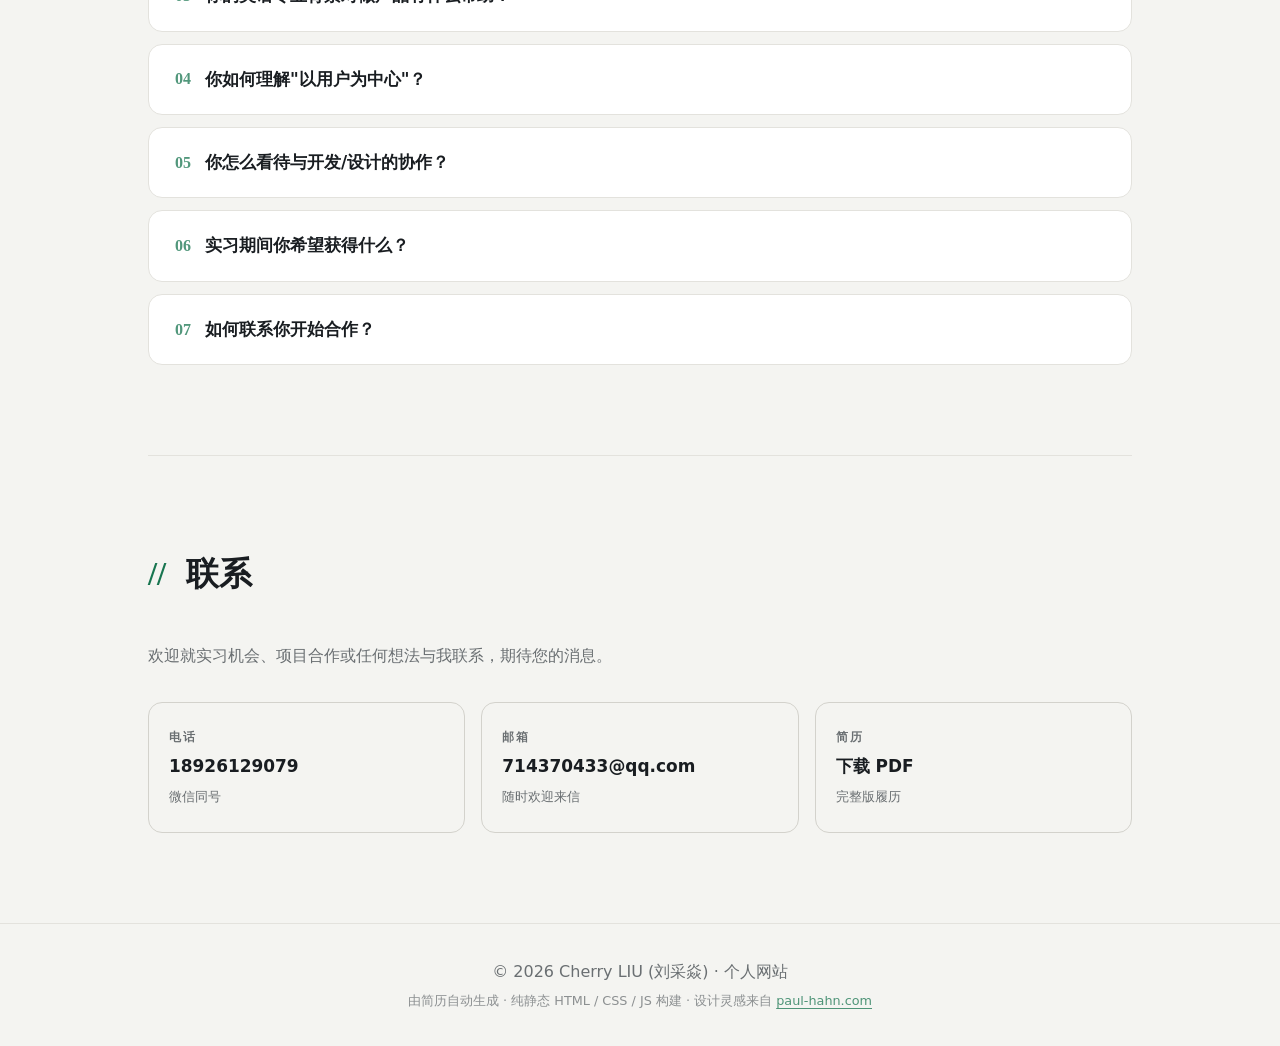
==== commit b37b0865: "Update contact phone number in index.html" ====
--- a/index.html
+++ b/index.html
@@ -269,7 +269,7 @@
           <summary class="faq-q"><span class="faq-num">07</span> 如何联系你开始合作？</summary>
           <div class="faq-a">
             <p>欢迎随时通过以下方式联系我：<br>
-            📱 电话 / 微信：<strong>18926126079</strong>&nbsp;&nbsp;|&nbsp;&nbsp;✉️ 邮箱：<strong>714370433@qq.com</strong><br>
+            📱 电话 / 微信：<strong>18926129079</strong>&nbsp;&nbsp;|&nbsp;&nbsp;✉️ 邮箱：<strong>714370433@qq.com</strong><br>
             我可以 <strong>立即到岗</strong>，可实习 <strong>6 期待您的消息！</strong></p>
           </div>
         </details>
@@ -281,9 +281,9 @@
       <p class="kicker"><span class="kicker__slash">//</span> 联系</p>
       <p class="contact__lead">欢迎就实习机会、项目合作或任何想法与我联系，期待您的消息。</p>
       <div class="contact__cards">
-        <a class="ccard" href="tel:18926126079">
+        <a class="ccard" href="tel:18926129079">
           <span class="ccard__k">电话</span>
-          <span class="ccard__v">18926126079</span>
+          <span class="ccard__v">18926129079</span>
           <span class="ccard__n">微信同号</span>
         </a>
         <a class="ccard" href="mailto:714370433@qq.com">
